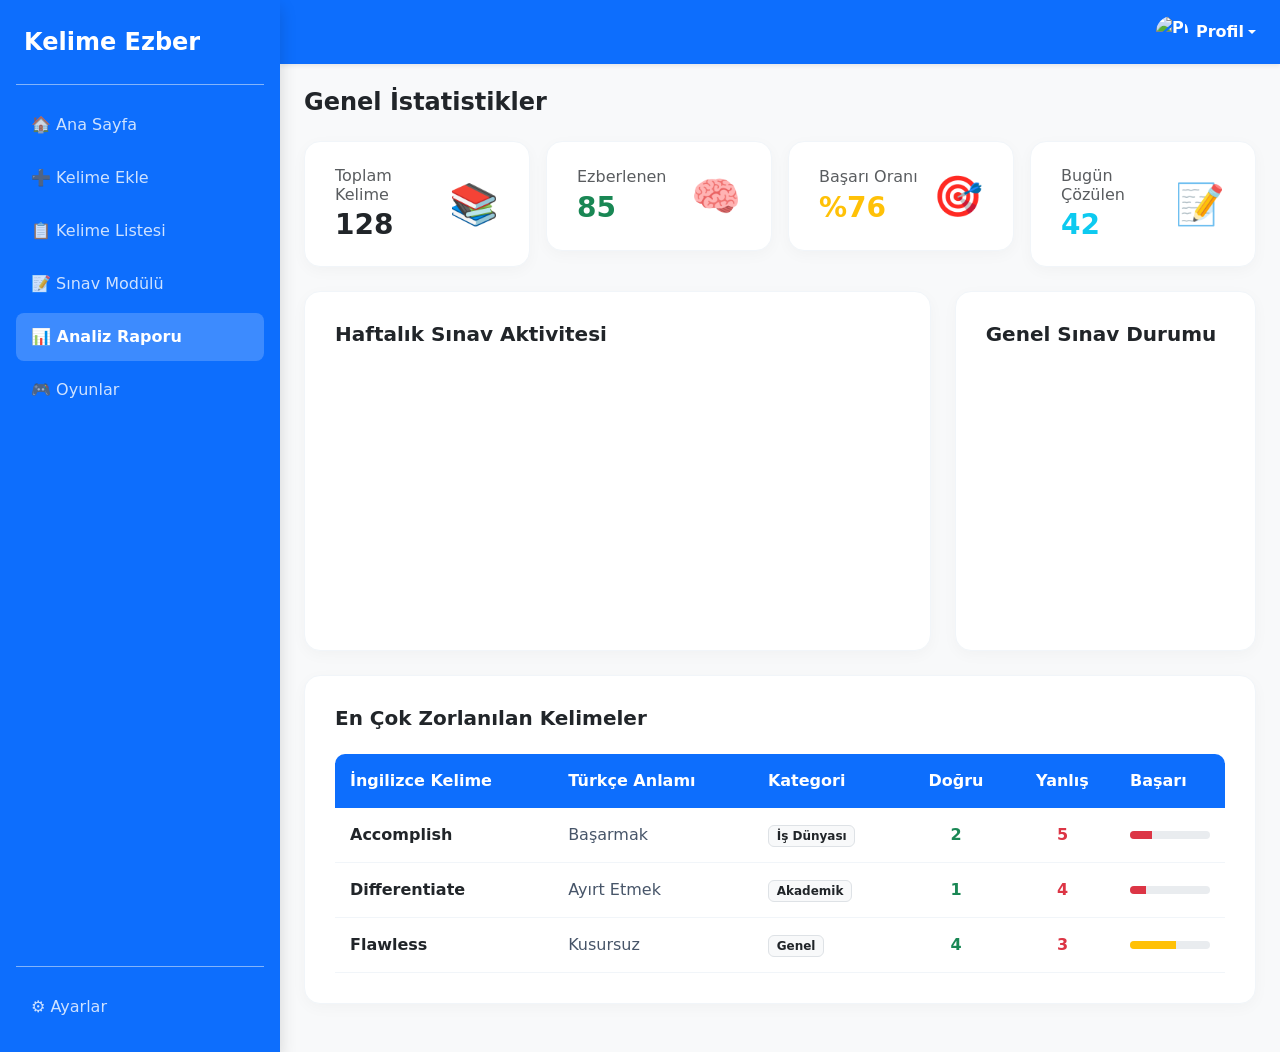
==== frontend/report.html @ 5ebc986c "Frontend dosyaları eklendi" ====
<!DOCTYPE html>
<html lang="tr">
<head>
    <meta charset="UTF-8">
    <meta name="viewport" content="width=device-width, initial-scale=1.0">
    <title>Analiz Raporu - Kelime Ezber</title>
    <link href="https://cdn.jsdelivr.net/npm/bootstrap@5.3.3/dist/css/bootstrap.min.css" rel="stylesheet">
    <link rel="stylesheet" href="css/style.css">
    <script src="https://cdn.jsdelivr.net/npm/chart.js"></script>
</head>
<body>

    <div class="d-flex min-vh-100">

        <div class="sidebar-bg sidebar-wrapper d-flex flex-column flex-shrink-0 p-3 text-white shadow">
            <a href="dashboard.html" class="d-flex align-items-center mb-4 me-md-auto text-white text-decoration-none">
                <span class="fs-4 fw-bold text-white ms-2 mt-2">Kelime Ezber</span>
            </a>
            <hr class="border-light mt-0 opacity-50">
            <ul class="nav nav-pills flex-column mb-auto">
                <li><a href="dashboard.html" class="sidebar-link">🏠 Ana Sayfa</a></li>
                <li><a href="add-word.html" class="sidebar-link">➕ Kelime Ekle</a></li>
                <li><a href="word-list.html" class="sidebar-link">📋 Kelime Listesi</a></li>
                <li><a href="quiz.html" class="sidebar-link">📝 Sınav Modülü</a></li>
                <li><a href="report.html" class="sidebar-link active">📊 Analiz Raporu</a></li>
                <li><a href="games.html" class="sidebar-link">🎮 Oyunlar</a></li>
            </ul>
            <hr class="border-light opacity-50">
            <ul class="nav flex-column">
                <li><a href="settings.html" class="sidebar-link">⚙️ Ayarlar</a></li>
            </ul>
        </div>

        <div class="flex-grow-1 d-flex flex-column">
            
            <header class="p-3 mb-4 bg-primary shadow-sm d-flex justify-content-end align-items-center px-4">
                <div class="dropdown">
                    <a href="#" class="d-flex align-items-center text-white text-decoration-none dropdown-toggle fw-bold" id="dropdownUser" data-bs-toggle="dropdown" aria-expanded="false">
                        <img id="headerAvatar" src="https://ui-avatars.com/api/?name=Bora+Boyraz&background=ffffff&color=0d6efd" alt="Profil" width="32" height="32" class="rounded-circle me-2">
                        Profil
                    </a>
                    <ul class="dropdown-menu dropdown-menu-end shadow" aria-labelledby="dropdownUser">
                        <li><a class="dropdown-item fw-bold text-primary" href="profile.html">👤 Profil Bilgileri</a></li>
                        <li><a class="dropdown-item" href="report.html">📊 Gelişim Raporu</a></li>
                        <li><hr class="dropdown-divider"></li>
                        <li><a class="dropdown-item text-danger fw-bold" href="#">🚪 Çıkış Yap</a></li>
                    </ul>
                </div>
            </header>

            <div class="container px-4 pb-5">
                
                <h4 class="fw-bold text-dark mb-4">Genel İstatistikler</h4>
                
                <div class="row g-3 mb-4">
                    <div class="col-md-3">
                        <div class="dashboard-card py-4">
                            <div class="d-flex justify-content-between align-items-center">
                                <div>
                                    <h6 class="text-muted mb-1">Toplam Kelime</h6>
                                    <h3 class="fw-bold mb-0 text-dark">128</h3>
                                </div>
                                <div class="fs-1">📚</div>
                            </div>
                        </div>
                    </div>
                    <div class="col-md-3">
                        <div class="dashboard-card py-4">
                            <div class="d-flex justify-content-between align-items-center">
                                <div>
                                    <h6 class="text-muted mb-1">Ezberlenen</h6>
                                    <h3 class="fw-bold mb-0 text-success">85</h3>
                                </div>
                                <div class="fs-1">🧠</div>
                            </div>
                        </div>
                    </div>
                    <div class="col-md-3">
                        <div class="dashboard-card py-4">
                            <div class="d-flex justify-content-between align-items-center">
                                <div>
                                    <h6 class="text-muted mb-1">Başarı Oranı</h6>
                                    <h3 class="fw-bold mb-0 text-warning">%76</h3>
                                </div>
                                <div class="fs-1">🎯</div>
                            </div>
                        </div>
                    </div>
                    <div class="col-md-3">
                        <div class="dashboard-card py-4">
                            <div class="d-flex justify-content-between align-items-center">
                                <div>
                                    <h6 class="text-muted mb-1">Bugün Çözülen</h6>
                                    <h3 class="fw-bold mb-0 text-info">42</h3>
                                </div>
                                <div class="fs-1">📝</div>
                            </div>
                        </div>
                    </div>
                </div>

                <div class="row g-4 mb-4">
                    <div class="col-md-8">
                        <div class="dashboard-card h-100">
                            <h5 class="fw-bold mb-4">Haftalık Sınav Aktivitesi</h5>
                            <div style="height: 250px;">
                                <canvas id="barChart"></canvas>
                            </div>
                        </div>
                    </div>
                    <div class="col-md-4">
                        <div class="dashboard-card h-100">
                            <h5 class="fw-bold mb-4">Genel Sınav Durumu</h5>
                            <div style="height: 250px;">
                                <canvas id="doughnutChart"></canvas>
                            </div>
                        </div>
                    </div>
                </div>

                <div class="row">
                    <div class="col-12">
                        <div class="table-container">
                            <h5 class="fw-bold mb-4">En Çok Zorlanılan Kelimeler</h5>
                            <div class="table-responsive">
                                <table class="table custom-table table-hover mb-0">
                                    <thead>
                                        <tr>
                                            <th>İngilizce Kelime</th>
                                            <th>Türkçe Anlamı</th>
                                            <th>Kategori</th>
                                            <th class="text-center">Doğru</th>
                                            <th class="text-center">Yanlış</th>
                                            <th>Başarı</th>
                                        </tr>
                                    </thead>
                                    <tbody>
                                        <tr>
                                            <td class="fw-bold text-dark">Accomplish</td>
                                            <td>Başarmak</td>
                                            <td><span class="badge bg-light text-dark border">İş Dünyası</span></td>
                                            <td class="text-center text-success fw-bold">2</td>
                                            <td class="text-center text-danger fw-bold">5</td>
                                            <td>
                                                <div class="progress" style="height: 8px;">
                                                    <div class="progress-bar bg-danger" role="progressbar" style="width: 28%"></div>
                                                </div>
                                            </td>
                                        </tr>
                                        <tr>
                                            <td class="fw-bold text-dark">Differentiate</td>
                                            <td>Ayırt Etmek</td>
                                            <td><span class="badge bg-light text-dark border">Akademik</span></td>
                                            <td class="text-center text-success fw-bold">1</td>
                                            <td class="text-center text-danger fw-bold">4</td>
                                            <td>
                                                <div class="progress" style="height: 8px;">
                                                    <div class="progress-bar bg-danger" role="progressbar" style="width: 20%"></div>
                                                </div>
                                            </td>
                                        </tr>
                                        <tr>
                                            <td class="fw-bold text-dark">Flawless</td>
                                            <td>Kusursuz</td>
                                            <td><span class="badge bg-light text-dark border">Genel</span></td>
                                            <td class="text-center text-success fw-bold">4</td>
                                            <td class="text-center text-danger fw-bold">3</td>
                                            <td>
                                                <div class="progress" style="height: 8px;">
                                                    <div class="progress-bar bg-warning" role="progressbar" style="width: 57%"></div>
                                                </div>
                                            </td>
                                        </tr>
                                    </tbody>
                                </table>
                            </div>
                        </div>
                    </div>
                </div>

            </div>
        </div>
    </div>

    <script src="https://cdn.jsdelivr.net/npm/bootstrap@5.3.3/dist/js/bootstrap.bundle.min.js"></script>
    <script src="js/global.js"></script>
    <script src="js/report.js"></script>
</body>
</html>
---- frontend/css/style.css ----
/* ==========================================================================
   KELİME EZBER SİSTEMİ - ANA STİL DOSYASI (style.css)
   ========================================================================== */

/* --- 1. TEMEL AYARLAR (BASE) --- */
body {
    background-color: #f8f9fa;
    font-family: 'Segoe UI', system-ui, -apple-system, sans-serif;
    transition: background-color 0.3s, color 0.3s;
}

/* --- 2. SOL MENÜ (SIDEBAR) --- */
.sidebar-bg { 
    background-color: #0d6efd; 
    transition: background-color 0.3s; 
}
.sidebar-link {
    color: rgba(255, 255, 255, 0.8);
    transition: all 0.3s ease;
    padding: 12px 15px;
    border-radius: 8px;
    margin-bottom: 5px;
    display: block;
    text-decoration: none;
}
.sidebar-link:hover, .sidebar-link.active {
    background-color: rgba(255, 255, 255, 0.2);
    color: #ffffff;
    font-weight: bold;
}

/* --- 3. GENEL KART TASARIMLARI (CARDS) --- */
/* Form, Profil, Sınav, Ayar, Ana Sayfa ve Oyun kartlarının ortak özellikleri */
.form-card, .profile-card, .settings-card, .quiz-card, .table-container, .game-card, .dashboard-card {
    background-color: #ffffff;
    border-radius: 16px;
    padding: 30px;
    box-shadow: 0 4px 15px rgba(0,0,0,0.03);
    border: 1px solid #f1f5f9;
    transition: background-color 0.3s, border-color 0.3s;
}

/* --- 4. PROFİL & AYARLAR SAYFASI ÖZEL --- */
.profile-avatar {
    width: 140px; height: 140px; object-fit: cover;
    border-radius: 50%; border: 4px solid #e2e8f0;
    margin-bottom: 15px; transition: all 0.3s ease;
}
.section-title, .settings-card-title {
    font-size: 1.2rem; font-weight: 700; color: #334155;
    margin-bottom: 25px; padding-bottom: 10px; border-bottom: 1px solid #e2e8f0;
    transition: color 0.3s, border-color 0.3s;
}
.stat-badge {
    background-color: #f8fafc; border: 1px solid #e2e8f0;
    border-radius: 12px; padding: 15px; text-align: center;
    transition: transform 0.2s;
}
.stat-badge:hover { transform: translateY(-3px); }

/* --- 5. SINAV MODÜLÜ ÖZEL (QUIZ) --- */
.quiz-image-wrapper {
    width: 100%; max-height: 220px; overflow: hidden; border-radius: 12px; margin-bottom: 20px;
}
.quiz-image-wrapper img { width: 100%; height: 100%; object-fit: cover; }
.examples-box {
    background-color: #f1f5f9; border-left: 4px solid #0d6efd; border-radius: 8px;
    padding: 15px; text-align: left; margin-bottom: 25px;
}
.result-circle {
    width: 120px; height: 120px; border-radius: 50%;
    display: flex; align-items: center; justify-content: center;
    font-size: 2rem; font-weight: bold; margin: 0 auto 20px;
    border: 8px solid #e2e8f0;
}
.res-correct { border-color: #198754; color: #198754; }
.res-wrong { border-color: #dc3545; color: #dc3545; }

/* --- 6. OYUN MODÜLÜ ÖZEL (WORDLE) --- */
.word-row { display: flex; gap: 8px; justify-content: center; margin-bottom: 8px; }
.tile {
    width: 45px; height: 45px; border: 2px solid #e2e8f0; border-radius: 10px;
    display: flex; align-items: center; justify-content: center;
    font-size: 1.4rem; font-weight: 800; color: #334155;
    text-transform: uppercase; background-color: #f8fafc; user-select: none;
}
.tile.hint-tile { border-color: #cbd5e1; background-color: #ffffff; color: #0d6efd; }
.tile.correct { background-color: #10b981; border-color: #10b981; color: white; }
.tile.present { background-color: #f59e0b; border-color: #f59e0b; color: white; }
.tile.absent { background-color: #64748b; border-color: #64748b; color: white; }
.guess-input { text-transform: uppercase; font-weight: bold; letter-spacing: 2px; text-align: center; }
.history-title {
    font-size: 0.9rem; font-weight: bold; color: #64748b;
    text-transform: uppercase; letter-spacing: 1px;
    margin-top: 25px; margin-bottom: 15px; border-bottom: 1px solid #e2e8f0;
    padding-bottom: 5px; display: none;
}

/* --- 7. KELİME LİSTESİ TABLO (WORD LIST) --- */
.custom-table { vertical-align: middle; }
.custom-table thead th { background-color: #0d6efd; color: white; font-weight: 600; border: none; padding: 15px; }
.custom-table thead th:first-child { border-top-left-radius: 10px; }
.custom-table thead th:last-child { border-top-right-radius: 10px; }
.custom-table tbody td { padding: 15px; border-bottom: 1px solid #f1f5f9; color: #475569; }
.custom-table tbody tr:hover { background-color: #f8fafc; }
.word-img { width: 60px; height: 60px; object-fit: cover; border-radius: 8px; border: 2px solid #e2e8f0; }
.example-list { margin: 0; padding-left: 15px; font-size: 0.9rem; }

/* --- 8. GECE MODU (DARK MODE) --- */
body.dark-mode { background-color: #0f172a; color: #f8fafc; }
body.dark-mode .sidebar-bg { background-color: #1e293b; border-right: 1px solid #334155; }
body.dark-mode .form-card, body.dark-mode .profile-card, body.dark-mode .settings-card, 
body.dark-mode .quiz-card, body.dark-mode .table-container, body.dark-mode .game-card, 
body.dark-mode .dashboard-card, body.dark-mode .bg-white { 
    background-color: #1e293b !important; 
    border-color: #334155 !important; 
}
body.dark-mode .section-title, body.dark-mode .settings-card-title, body.dark-mode .text-dark { 
    color: #f8fafc !important; 
    border-color: #334155; 
}
body.dark-mode .text-muted, body.dark-mode .custom-table tbody td { 
    color: #94a3b8 !important; 
}
body.dark-mode .form-label { color: #cbd5e1; }
body.dark-mode .form-control, body.dark-mode .form-select { 
    background-color: #0f172a; border-color: #334155; color: #f8fafc; 
}
body.dark-mode .bg-light, body.dark-mode .custom-table tbody tr:hover { 
    background-color: #0f172a !important; 
}

.sidebar-wrapper { width: 280px; z-index: 1000; }
.icon-lg { font-size: 3rem; }
.icon-xl { font-size: 4rem; }
.max-w-300 { max-width: 300px; }
.max-w-320 { max-width: 320px; }
.letter-spacing-1 { letter-spacing: 1px; }
.min-h-20 { min-height: 20px; }
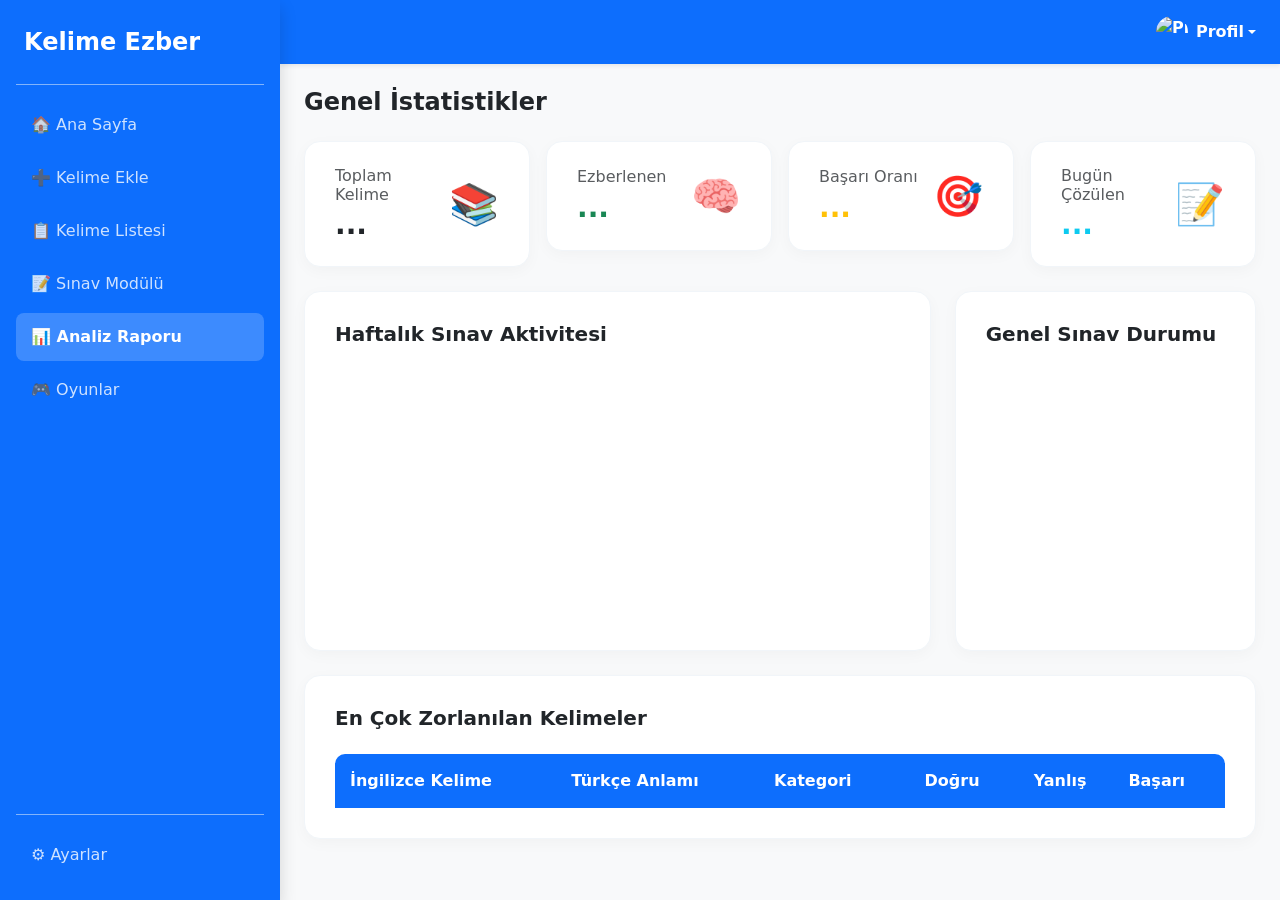
==== commit e7b7b6cf: "Update report.html" ====
--- a/frontend/report.html
+++ b/frontend/report.html
@@ -58,7 +58,7 @@
                             <div class="d-flex justify-content-between align-items-center">
                                 <div>
                                     <h6 class="text-muted mb-1">Toplam Kelime</h6>
-                                    <h3 class="fw-bold mb-0 text-dark">128</h3>
+                                    <h3 class="fw-bold mb-0 text-dark" id="statTotalWords">...</h3>
                                 </div>
                                 <div class="fs-1">📚</div>
                             </div>
@@ -69,7 +69,7 @@
                             <div class="d-flex justify-content-between align-items-center">
                                 <div>
                                     <h6 class="text-muted mb-1">Ezberlenen</h6>
-                                    <h3 class="fw-bold mb-0 text-success">85</h3>
+                                    <h3 class="fw-bold mb-0 text-success" id="statMemorized">...</h3>
                                 </div>
                                 <div class="fs-1">🧠</div>
                             </div>
@@ -80,7 +80,7 @@
                             <div class="d-flex justify-content-between align-items-center">
                                 <div>
                                     <h6 class="text-muted mb-1">Başarı Oranı</h6>
-                                    <h3 class="fw-bold mb-0 text-warning">%76</h3>
+                                    <h3 class="fw-bold mb-0 text-warning" id="statSuccessRate">...</h3>
                                 </div>
                                 <div class="fs-1">🎯</div>
                             </div>
@@ -91,7 +91,7 @@
                             <div class="d-flex justify-content-between align-items-center">
                                 <div>
                                     <h6 class="text-muted mb-1">Bugün Çözülen</h6>
-                                    <h3 class="fw-bold mb-0 text-info">42</h3>
+                                    <h3 class="fw-bold mb-0 text-info" id="statToday">...</h3>
                                 </div>
                                 <div class="fs-1">📝</div>
                             </div>
@@ -135,43 +135,7 @@
                                         </tr>
                                     </thead>
                                     <tbody>
-                                        <tr>
-                                            <td class="fw-bold text-dark">Accomplish</td>
-                                            <td>Başarmak</td>
-                                            <td><span class="badge bg-light text-dark border">İş Dünyası</span></td>
-                                            <td class="text-center text-success fw-bold">2</td>
-                                            <td class="text-center text-danger fw-bold">5</td>
-                                            <td>
-                                                <div class="progress" style="height: 8px;">
-                                                    <div class="progress-bar bg-danger" role="progressbar" style="width: 28%"></div>
-                                                </div>
-                                            </td>
-                                        </tr>
-                                        <tr>
-                                            <td class="fw-bold text-dark">Differentiate</td>
-                                            <td>Ayırt Etmek</td>
-                                            <td><span class="badge bg-light text-dark border">Akademik</span></td>
-                                            <td class="text-center text-success fw-bold">1</td>
-                                            <td class="text-center text-danger fw-bold">4</td>
-                                            <td>
-                                                <div class="progress" style="height: 8px;">
-                                                    <div class="progress-bar bg-danger" role="progressbar" style="width: 20%"></div>
-                                                </div>
-                                            </td>
-                                        </tr>
-                                        <tr>
-                                            <td class="fw-bold text-dark">Flawless</td>
-                                            <td>Kusursuz</td>
-                                            <td><span class="badge bg-light text-dark border">Genel</span></td>
-                                            <td class="text-center text-success fw-bold">4</td>
-                                            <td class="text-center text-danger fw-bold">3</td>
-                                            <td>
-                                                <div class="progress" style="height: 8px;">
-                                                    <div class="progress-bar bg-warning" role="progressbar" style="width: 57%"></div>
-                                                </div>
-                                            </td>
-                                        </tr>
-                                    </tbody>
+                                        </tbody>
                                 </table>
                             </div>
                         </div>
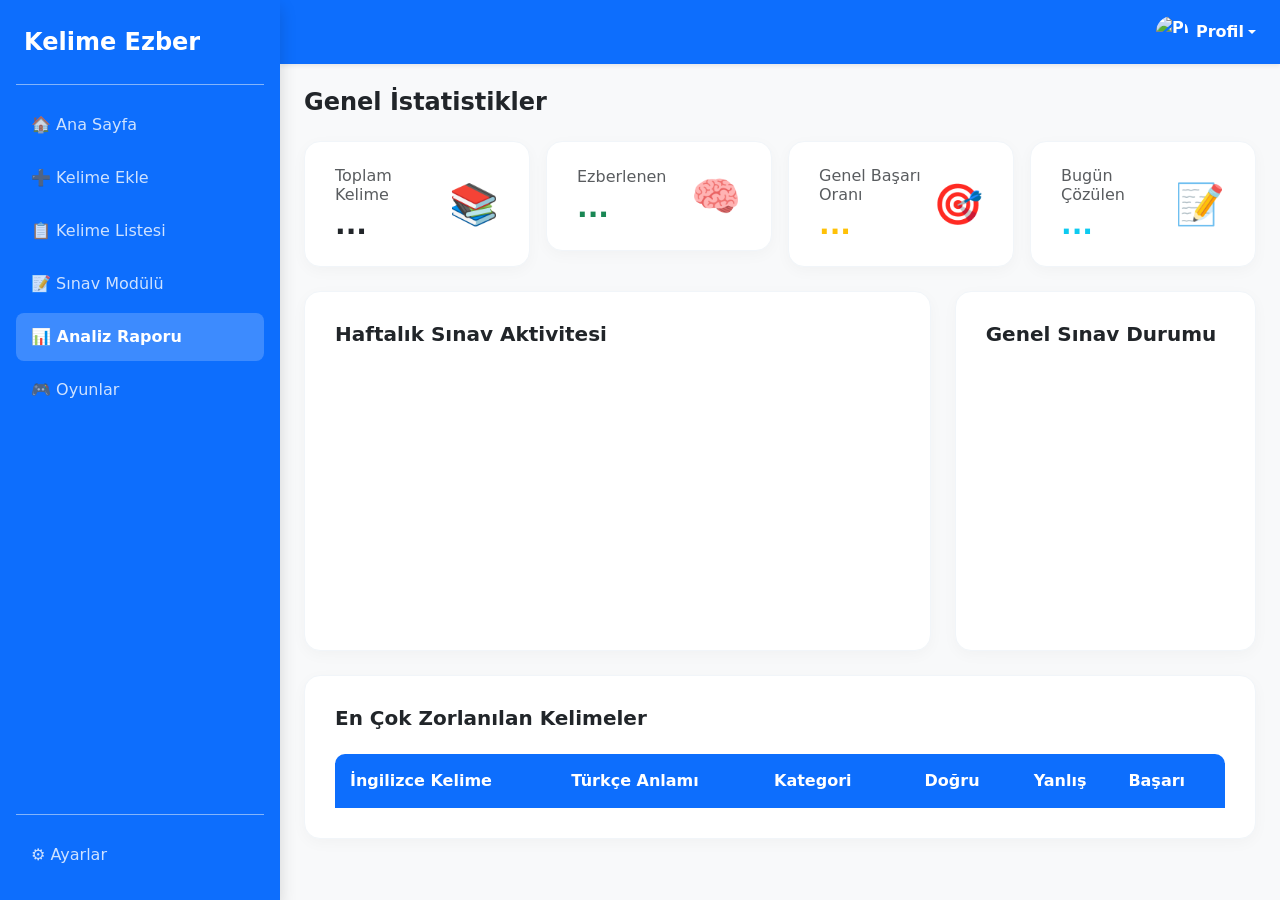
==== commit e98ca08b: "projenin quiz,report kısmı güncellendi ve word-chain kısmı eklendi" ====
--- a/frontend/report.html
+++ b/frontend/report.html
@@ -79,7 +79,7 @@
                         <div class="dashboard-card py-4">
                             <div class="d-flex justify-content-between align-items-center">
                                 <div>
-                                    <h6 class="text-muted mb-1">Başarı Oranı</h6>
+                                    <h6 class="text-muted mb-1"> Genel Başarı Oranı</h6>
                                     <h3 class="fw-bold mb-0 text-warning" id="statSuccessRate">...</h3>
                                 </div>
                                 <div class="fs-1">🎯</div>
